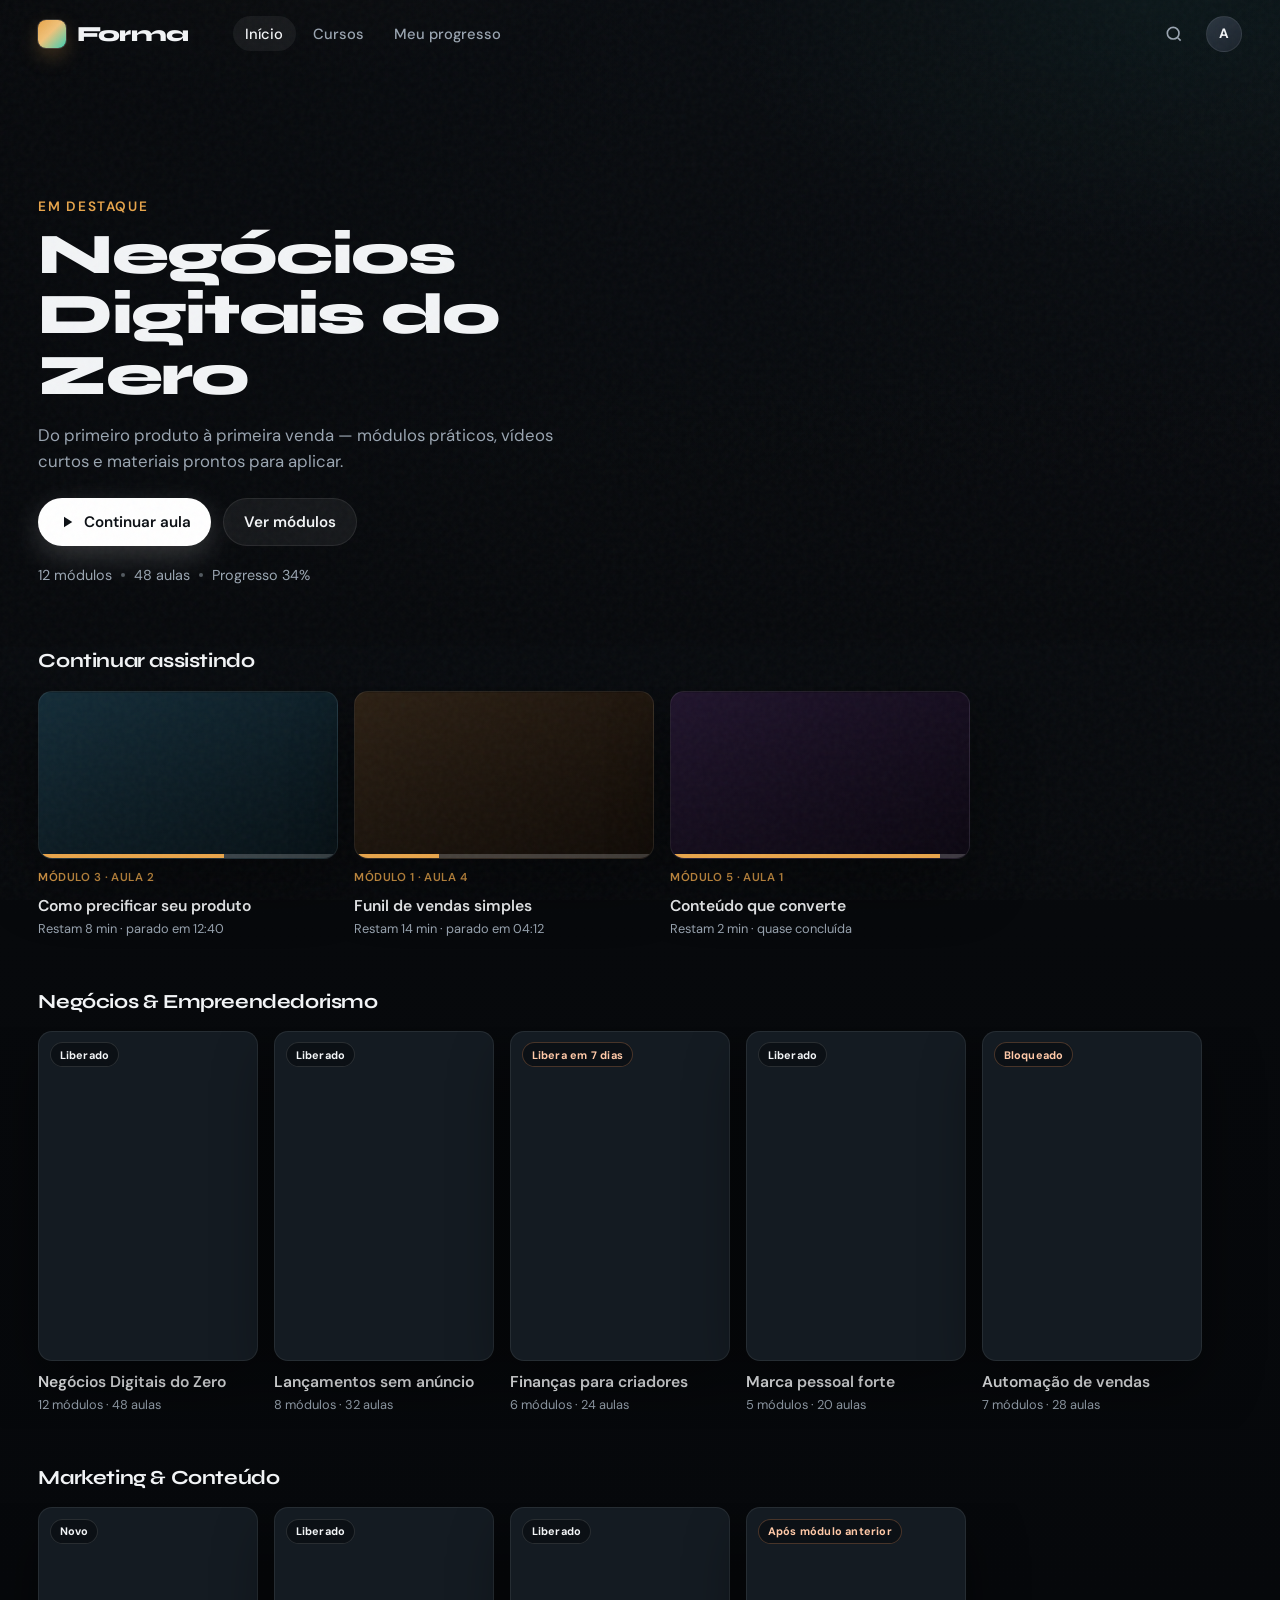
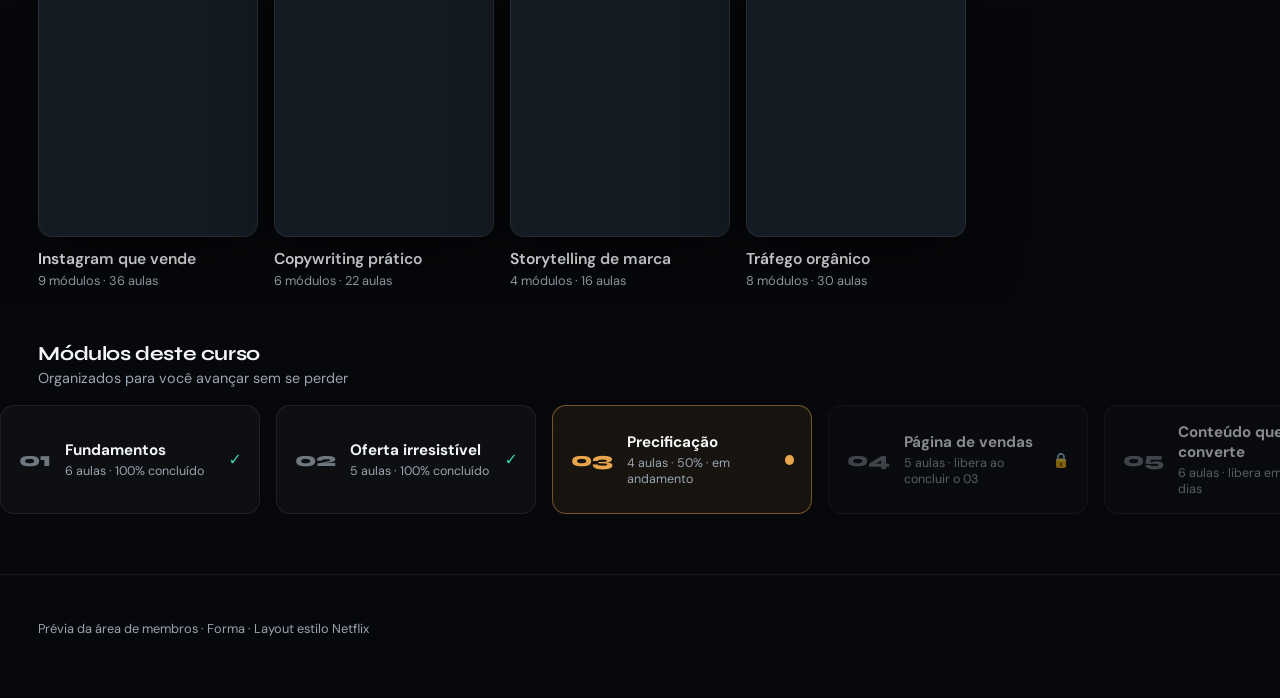
==== index.html @ a5a7d3ac "Initial Netflix-style members area preview for client demo." ====
<!DOCTYPE html>
<html lang="pt-BR">
<head>
  <meta charset="UTF-8" />
  <meta name="viewport" content="width=device-width, initial-scale=1.0" />
  <title>Forma — Área de Membros</title>
  <link rel="preconnect" href="https://fonts.googleapis.com" />
  <link rel="preconnect" href="https://fonts.gstatic.com" crossorigin />
  <link href="https://fonts.googleapis.com/css2?family=DM+Sans:ital,opsz,wght@0,9..40,400;0,9..40,500;0,9..40,600;0,9..40,700;1,9..40,400&family=Syne:wght@600;700;800&display=swap" rel="stylesheet" />
  <link rel="stylesheet" href="css/styles.css" />
</head>
<body>
  <div class="noise" aria-hidden="true"></div>

  <header class="topbar" id="topbar">
    <a class="brand" href="index.html" aria-label="Forma">
      <span class="brand-mark"></span>
      <span class="brand-name">Forma</span>
    </a>
    <nav class="nav" aria-label="Principal">
      <a class="nav-link is-active" href="index.html">Início</a>
      <a class="nav-link" href="#categorias">Cursos</a>
      <a class="nav-link" href="#continuar">Meu progresso</a>
    </nav>
    <div class="topbar-right">
      <button class="icon-btn" type="button" aria-label="Buscar">
        <svg width="20" height="20" viewBox="0 0 24 24" fill="none" stroke="currentColor" stroke-width="2"><circle cx="11" cy="11" r="7"/><path d="M20 20l-3.5-3.5"/></svg>
      </button>
      <div class="avatar" title="Aluno">A</div>
    </div>
  </header>

  <main>
    <section class="hero">
      <div class="hero-bg" style="--hero-img: url('https://images.unsplash.com/photo-1522202176988-66273c2fd55f?auto=format&fit=crop&w=1600&q=80')"></div>
      <div class="hero-fade"></div>
      <div class="hero-content">
        <p class="hero-kicker">Em destaque</p>
        <h1 class="hero-title">Negócios Digitais do Zero</h1>
        <p class="hero-sub">Do primeiro produto à primeira venda — módulos práticos, vídeos curtos e materiais prontos para aplicar.</p>
        <div class="hero-actions">
          <a class="btn btn-primary" href="aula.html">
            <svg width="18" height="18" viewBox="0 0 24 24" fill="currentColor"><path d="M8 5v14l11-7z"/></svg>
            Continuar aula
          </a>
          <a class="btn btn-ghost" href="aula.html">Ver módulos</a>
        </div>
        <div class="hero-meta">
          <span>12 módulos</span>
          <span class="dot"></span>
          <span>48 aulas</span>
          <span class="dot"></span>
          <span>Progresso 34%</span>
        </div>
      </div>
    </section>

    <section class="row-section" id="continuar">
      <div class="row-head">
        <h2>Continuar assistindo</h2>
      </div>
      <div class="rail" data-rail>
        <a class="card card-continue" href="aula.html">
          <div class="card-thumb" style="--cover: linear-gradient(135deg,#1a3a4a,#0d1f28), url('https://images.unsplash.com/photo-1556761175-b413da4baf72?auto=format&fit=crop&w=600&q=80')">
            <div class="progress-bar"><i style="width:62%"></i></div>
            <span class="play-badge" aria-hidden="true">▶</span>
          </div>
          <div class="card-body">
            <p class="card-eyebrow">Módulo 3 · Aula 2</p>
            <h3>Como precificar seu produto</h3>
            <p class="card-meta">Restam 8 min · parado em 12:40</p>
          </div>
        </a>
        <a class="card card-continue" href="aula.html">
          <div class="card-thumb" style="--cover: linear-gradient(135deg,#3a2a1a,#1f150d), url('https://images.unsplash.com/photo-1460925895917-afdab827c52f?auto=format&fit=crop&w=600&q=80')">
            <div class="progress-bar"><i style="width:28%"></i></div>
            <span class="play-badge" aria-hidden="true">▶</span>
          </div>
          <div class="card-body">
            <p class="card-eyebrow">Módulo 1 · Aula 4</p>
            <h3>Funil de vendas simples</h3>
            <p class="card-meta">Restam 14 min · parado em 04:12</p>
          </div>
        </a>
        <a class="card card-continue" href="aula.html">
          <div class="card-thumb" style="--cover: linear-gradient(135deg,#2a1a3a,#150d1f), url('https://images.unsplash.com/photo-1553028826-f4804a6dba3b?auto=format&fit=crop&w=600&q=80')">
            <div class="progress-bar"><i style="width:90%"></i></div>
            <span class="play-badge" aria-hidden="true">▶</span>
          </div>
          <div class="card-body">
            <p class="card-eyebrow">Módulo 5 · Aula 1</p>
            <h3>Conteúdo que converte</h3>
            <p class="card-meta">Restam 2 min · quase concluída</p>
          </div>
        </a>
      </div>
    </section>

    <section class="row-section" id="categorias">
      <div class="row-head">
        <h2>Negócios &amp; Empreendedorismo</h2>
      </div>
      <div class="rail" data-rail>
        <a class="card" href="aula.html">
          <div class="card-cover" style="background-image:url('https://images.unsplash.com/photo-1522202176988-66273c2fd55f?auto=format&fit=crop&w=500&q=80')">
            <span class="badge">Liberado</span>
          </div>
          <h3>Negócios Digitais do Zero</h3>
          <p class="card-meta">12 módulos · 48 aulas</p>
        </a>
        <a class="card" href="aula.html">
          <div class="card-cover" style="background-image:url('https://images.unsplash.com/photo-1556761175-5973dc0f32e7?auto=format&fit=crop&w=500&q=80')">
            <span class="badge">Liberado</span>
          </div>
          <h3>Lançamentos sem anúncio</h3>
          <p class="card-meta">8 módulos · 32 aulas</p>
        </a>
        <a class="card" href="aula.html">
          <div class="card-cover" style="background-image:url('https://images.unsplash.com/photo-1553729459-efe14ef6055d?auto=format&fit=crop&w=500&q=80')">
            <span class="badge badge-lock">Libera em 7 dias</span>
          </div>
          <h3>Finanças para criadores</h3>
          <p class="card-meta">6 módulos · 24 aulas</p>
        </a>
        <a class="card" href="aula.html">
          <div class="card-cover" style="background-image:url('https://images.unsplash.com/photo-1432888498266-38ffec3eaf0a?auto=format&fit=crop&w=500&q=80')">
            <span class="badge">Liberado</span>
          </div>
          <h3>Marca pessoal forte</h3>
          <p class="card-meta">5 módulos · 20 aulas</p>
        </a>
        <a class="card" href="aula.html">
          <div class="card-cover" style="background-image:url('https://images.unsplash.com/photo-1516321318423-f06f85e504b3?auto=format&fit=crop&w=500&q=80')">
            <span class="badge badge-lock">Bloqueado</span>
          </div>
          <h3>Automação de vendas</h3>
          <p class="card-meta">7 módulos · 28 aulas</p>
        </a>
      </div>
    </section>

    <section class="row-section">
      <div class="row-head">
        <h2>Marketing &amp; Conteúdo</h2>
      </div>
      <div class="rail" data-rail>
        <a class="card" href="aula.html">
          <div class="card-cover" style="background-image:url('https://images.unsplash.com/photo-1611224923853-80b023f02d71?auto=format&fit=crop&w=500&q=80')">
            <span class="badge">Novo</span>
          </div>
          <h3>Instagram que vende</h3>
          <p class="card-meta">9 módulos · 36 aulas</p>
        </a>
        <a class="card" href="aula.html">
          <div class="card-cover" style="background-image:url('https://images.unsplash.com/photo-1563986768609-322da13575f3?auto=format&fit=crop&w=500&q=80')">
            <span class="badge">Liberado</span>
          </div>
          <h3>Copywriting prático</h3>
          <p class="card-meta">6 módulos · 22 aulas</p>
        </a>
        <a class="card" href="aula.html">
          <div class="card-cover" style="background-image:url('https://images.unsplash.com/photo-1499750310107-5fef28a66643?auto=format&fit=crop&w=500&q=80')">
            <span class="badge">Liberado</span>
          </div>
          <h3>Storytelling de marca</h3>
          <p class="card-meta">4 módulos · 16 aulas</p>
        </a>
        <a class="card" href="aula.html">
          <div class="card-cover" style="background-image:url('https://images.unsplash.com/photo-1533750349088-cd871a92f312?auto=format&fit=crop&w=500&q=80')">
            <span class="badge badge-lock">Após módulo anterior</span>
          </div>
          <h3>Tráfego orgânico</h3>
          <p class="card-meta">8 módulos · 30 aulas</p>
        </a>
      </div>
    </section>

    <section class="row-section">
      <div class="row-head">
        <h2>Módulos deste curso</h2>
        <p class="row-sub">Organizados para você avançar sem se perder</p>
      </div>
      <div class="rail rail-modules" data-rail>
        <a class="module-card" href="aula.html">
          <span class="module-num">01</span>
          <div>
            <h3>Fundamentos</h3>
            <p>6 aulas · 100% concluído</p>
          </div>
          <span class="module-check">✓</span>
        </a>
        <a class="module-card" href="aula.html">
          <span class="module-num">02</span>
          <div>
            <h3>Oferta irresistível</h3>
            <p>5 aulas · 100% concluído</p>
          </div>
          <span class="module-check">✓</span>
        </a>
        <a class="module-card is-current" href="aula.html">
          <span class="module-num">03</span>
          <div>
            <h3>Precificação</h3>
            <p>4 aulas · 50% · em andamento</p>
          </div>
          <span class="module-pulse"></span>
        </a>
        <a class="module-card is-locked" href="aula.html" aria-disabled="true">
          <span class="module-num">04</span>
          <div>
            <h3>Página de vendas</h3>
            <p>5 aulas · libera ao concluir o 03</p>
          </div>
          <span class="module-lock">🔒</span>
        </a>
        <a class="module-card is-locked" href="aula.html" aria-disabled="true">
          <span class="module-num">05</span>
          <div>
            <h3>Conteúdo que converte</h3>
            <p>6 aulas · libera em 14 dias</p>
          </div>
          <span class="module-lock">🔒</span>
        </a>
      </div>
    </section>
  </main>

  <footer class="site-footer">
    <p>Prévia da área de membros · Forma · Layout estilo Netflix</p>
  </footer>

  <script src="js/app.js"></script>
</body>
</html>
---- css/styles.css ----
:root {
  --bg: #07090c;
  --bg-elev: #0e1318;
  --bg-soft: #141b22;
  --line: rgba(255, 255, 255, 0.08);
  --text: #f2f4f6;
  --muted: #9aa5b1;
  --accent: #e8a54b;
  --accent-2: #3ecfb2;
  --danger: #ff6b6b;
  --radius: 14px;
  --shadow: 0 24px 60px rgba(0, 0, 0, 0.45);
  --font: "DM Sans", system-ui, sans-serif;
  --display: "Syne", "DM Sans", sans-serif;
  --top: 68px;
}

*,
*::before,
*::after {
  box-sizing: border-box;
}

html {
  scroll-behavior: smooth;
}

body {
  margin: 0;
  min-height: 100vh;
  font-family: var(--font);
  color: var(--text);
  background:
    radial-gradient(1200px 600px at 10% -10%, rgba(232, 165, 75, 0.12), transparent 55%),
    radial-gradient(900px 500px at 90% 0%, rgba(62, 207, 178, 0.08), transparent 50%),
    linear-gradient(180deg, #0a0e13 0%, var(--bg) 40%, #05070a 100%);
  overflow-x: hidden;
}

a {
  color: inherit;
  text-decoration: none;
}

img {
  max-width: 100%;
  display: block;
}

button {
  font: inherit;
  cursor: pointer;
  border: 0;
  background: none;
  color: inherit;
}

.noise {
  pointer-events: none;
  position: fixed;
  inset: 0;
  z-index: 50;
  opacity: 0.035;
  background-image: url("data:image/svg+xml,%3Csvg viewBox='0 0 200 200' xmlns='http://www.w3.org/2000/svg'%3E%3Cfilter id='n'%3E%3CfeTurbulence type='fractalNoise' baseFrequency='0.85' numOctaves='4' stitchTiles='stitch'/%3E%3C/filter%3E%3Crect width='100%25' height='100%25' filter='url(%23n)'/%3E%3C/svg%3E");
}

/* Topbar */
.topbar {
  position: sticky;
  top: 0;
  z-index: 40;
  height: var(--top);
  display: flex;
  align-items: center;
  gap: 1.25rem;
  padding: 0 clamp(1rem, 3vw, 2.5rem);
  transition: background 0.25s ease, backdrop-filter 0.25s ease, border-color 0.25s ease;
  border-bottom: 1px solid transparent;
}

.topbar.is-scrolled,
.topbar-solid {
  background: rgba(7, 9, 12, 0.85);
  backdrop-filter: blur(16px);
  border-bottom-color: var(--line);
}

.brand {
  display: inline-flex;
  align-items: center;
  gap: 0.65rem;
  flex-shrink: 0;
}

.brand-mark {
  width: 28px;
  height: 28px;
  border-radius: 8px;
  background:
    linear-gradient(135deg, var(--accent) 0%, #f0c27a 45%, var(--accent-2) 100%);
  box-shadow: 0 0 0 1px rgba(255, 255, 255, 0.15), 0 8px 20px rgba(232, 165, 75, 0.25);
  animation: markIn 0.8s ease both;
}

.brand-name {
  font-family: var(--display);
  font-weight: 800;
  font-size: 1.35rem;
  letter-spacing: -0.03em;
}

.nav {
  display: flex;
  gap: 0.25rem;
  margin-left: 0.5rem;
}

.nav-link {
  padding: 0.45rem 0.8rem;
  border-radius: 999px;
  color: var(--muted);
  font-size: 0.92rem;
  font-weight: 500;
  transition: color 0.2s, background 0.2s;
}

.nav-link:hover,
.nav-link.is-active {
  color: var(--text);
}

.nav-link.is-active {
  background: rgba(255, 255, 255, 0.06);
}

.topbar-right {
  margin-left: auto;
  display: flex;
  align-items: center;
  gap: 0.75rem;
}

.icon-btn {
  width: 40px;
  height: 40px;
  border-radius: 50%;
  display: grid;
  place-items: center;
  color: var(--muted);
  transition: background 0.2s, color 0.2s;
}

.icon-btn:hover {
  background: rgba(255, 255, 255, 0.06);
  color: var(--text);
}

.avatar {
  width: 36px;
  height: 36px;
  border-radius: 50%;
  display: grid;
  place-items: center;
  font-weight: 700;
  font-size: 0.85rem;
  background: linear-gradient(145deg, #2a3540, #1a222b);
  border: 1px solid var(--line);
}

.progress-chip {
  display: none;
  align-items: center;
  gap: 0.55rem;
  padding: 0.35rem 0.7rem;
  border-radius: 999px;
  background: rgba(255, 255, 255, 0.05);
  border: 1px solid var(--line);
  font-size: 0.78rem;
  color: var(--muted);
}

.mini-bar {
  width: 56px;
  height: 4px;
  border-radius: 99px;
  background: rgba(255, 255, 255, 0.1);
  overflow: hidden;
}

.mini-bar i {
  display: block;
  height: 100%;
  background: linear-gradient(90deg, var(--accent), var(--accent-2));
  border-radius: inherit;
}

/* Hero */
.hero {
  position: relative;
  min-height: min(78vh, 640px);
  display: flex;
  align-items: flex-end;
  padding: 0 clamp(1rem, 3vw, 2.5rem) 3.5rem;
  margin-top: calc(var(--top) * -1);
  padding-top: calc(var(--top) + 4rem);
}

.hero-bg {
  position: absolute;
  inset: 0;
  background:
    linear-gradient(90deg, rgba(7, 9, 12, 0.95) 0%, rgba(7, 9, 12, 0.55) 45%, rgba(7, 9, 12, 0.25) 100%),
    var(--hero-img) center/cover no-repeat;
  transform: scale(1.02);
  animation: heroZoom 12s ease-in-out alternate infinite;
}

.hero-fade {
  position: absolute;
  inset: auto 0 0;
  height: 45%;
  background: linear-gradient(to top, var(--bg), transparent);
}

.hero-content {
  position: relative;
  z-index: 1;
  max-width: 640px;
  animation: rise 0.9s ease both;
}

.hero-kicker {
  margin: 0 0 0.6rem;
  color: var(--accent);
  font-weight: 600;
  font-size: 0.85rem;
  letter-spacing: 0.12em;
  text-transform: uppercase;
}

.hero-title {
  margin: 0;
  font-family: var(--display);
  font-weight: 800;
  font-size: clamp(2.2rem, 5vw, 3.6rem);
  line-height: 1.05;
  letter-spacing: -0.03em;
}

.hero-sub {
  margin: 1rem 0 0;
  color: var(--muted);
  font-size: 1.05rem;
  line-height: 1.55;
  max-width: 34rem;
}

.hero-actions {
  display: flex;
  flex-wrap: wrap;
  gap: 0.75rem;
  margin-top: 1.5rem;
}

.hero-meta {
  display: flex;
  flex-wrap: wrap;
  align-items: center;
  gap: 0.55rem;
  margin-top: 1.25rem;
  color: var(--muted);
  font-size: 0.9rem;
}

.dot {
  width: 4px;
  height: 4px;
  border-radius: 50%;
  background: var(--muted);
  opacity: 0.5;
}

/* Buttons */
.btn {
  display: inline-flex;
  align-items: center;
  justify-content: center;
  gap: 0.5rem;
  padding: 0.8rem 1.25rem;
  border-radius: 999px;
  font-weight: 600;
  font-size: 0.95rem;
  transition: transform 0.2s, background 0.2s, border-color 0.2s, box-shadow 0.2s;
}

.btn:hover {
  transform: translateY(-1px);
}

.btn:active {
  transform: translateY(0);
}

.btn-primary {
  background: #ffffff;
  color: #0b0f14;
  box-shadow: 0 10px 30px rgba(255, 255, 255, 0.18);
}

.btn-primary:hover {
  background: #fff;
  box-shadow: 0 12px 36px rgba(255, 255, 255, 0.28);
}

.btn-primary.is-done {
  background: rgba(62, 207, 178, 0.18);
  color: var(--accent-2);
  box-shadow: none;
  border: 1px solid rgba(62, 207, 178, 0.35);
}

.btn-ghost {
  background: rgba(255, 255, 255, 0.06);
  border: 1px solid var(--line);
  color: var(--text);
}

.btn-ghost:hover {
  background: rgba(255, 255, 255, 0.1);
}

/* Rows */
.row-section {
  padding: 0.5rem 0 1.75rem;
  animation: rise 0.8s ease both;
  animation-delay: 0.15s;
}

.row-head {
  display: flex;
  flex-direction: column;
  gap: 0.2rem;
  padding: 0 clamp(1rem, 3vw, 2.5rem) 0.85rem;
}

.row-head h2 {
  margin: 0;
  font-family: var(--display);
  font-size: 1.25rem;
  font-weight: 700;
  letter-spacing: -0.02em;
}

.row-sub {
  margin: 0;
  color: var(--muted);
  font-size: 0.9rem;
}

.rail {
  display: flex;
  gap: 1rem;
  overflow-x: auto;
  padding: 0.25rem clamp(1rem, 3vw, 2.5rem) 1rem;
  scroll-snap-type: x mandatory;
  -webkit-overflow-scrolling: touch;
  scrollbar-width: none;
}

.rail::-webkit-scrollbar {
  display: none;
}

.card {
  flex: 0 0 auto;
  width: min(220px, 70vw);
  scroll-snap-align: start;
  transition: transform 0.25s ease;
}

.card:hover {
  transform: translateY(-4px);
}

.card-cover {
  position: relative;
  aspect-ratio: 2 / 3;
  border-radius: var(--radius);
  background: var(--bg-soft) center/cover no-repeat;
  border: 1px solid var(--line);
  overflow: hidden;
  box-shadow: var(--shadow);
}

.card-cover::after {
  content: "";
  position: absolute;
  inset: 0;
  background: linear-gradient(to top, rgba(0, 0, 0, 0.55), transparent 45%);
  opacity: 0;
  transition: opacity 0.25s;
}

.card:hover .card-cover::after {
  opacity: 1;
}

.card h3 {
  margin: 0.7rem 0 0.2rem;
  font-size: 0.98rem;
  font-weight: 600;
  line-height: 1.3;
}

.card-meta {
  margin: 0;
  color: var(--muted);
  font-size: 0.8rem;
}

.badge {
  position: absolute;
  top: 0.65rem;
  left: 0.65rem;
  z-index: 1;
  padding: 0.28rem 0.55rem;
  border-radius: 999px;
  font-size: 0.68rem;
  font-weight: 700;
  letter-spacing: 0.02em;
  background: rgba(10, 14, 18, 0.75);
  border: 1px solid rgba(255, 255, 255, 0.12);
  backdrop-filter: blur(8px);
}

.badge-lock {
  color: #ffc9a8;
  border-color: rgba(255, 160, 100, 0.25);
}

/* Continue watching */
.card-continue {
  width: min(300px, 82vw);
}

.card-thumb {
  position: relative;
  aspect-ratio: 16 / 9;
  border-radius: var(--radius);
  overflow: hidden;
  border: 1px solid var(--line);
  background:
    linear-gradient(rgba(0, 0, 0, 0.25), rgba(0, 0, 0, 0.45)),
    var(--cover);
  background-size: cover;
  background-position: center;
  box-shadow: var(--shadow);
}

.progress-bar {
  position: absolute;
  left: 0;
  right: 0;
  bottom: 0;
  height: 4px;
  background: rgba(255, 255, 255, 0.2);
}

.progress-bar i {
  display: block;
  height: 100%;
  background: var(--accent);
}

.play-badge {
  position: absolute;
  inset: 0;
  display: grid;
  place-items: center;
  font-size: 1.1rem;
  opacity: 0;
  transition: opacity 0.2s;
  background: rgba(0, 0, 0, 0.25);
}

.card-continue:hover .play-badge {
  opacity: 1;
}

.card-body {
  padding-top: 0.65rem;
}

.card-eyebrow {
  margin: 0;
  color: var(--accent);
  font-size: 0.72rem;
  font-weight: 600;
  letter-spacing: 0.04em;
  text-transform: uppercase;
}

/* Modules */
.module-card {
  flex: 0 0 auto;
  width: min(260px, 78vw);
  scroll-snap-align: start;
  display: flex;
  align-items: center;
  gap: 0.85rem;
  padding: 1rem 1.1rem;
  border-radius: var(--radius);
  background: rgba(255, 255, 255, 0.03);
  border: 1px solid var(--line);
  transition: border-color 0.2s, background 0.2s, transform 0.2s;
}

.module-card:hover {
  transform: translateY(-3px);
  background: rgba(255, 255, 255, 0.05);
}

.module-card h3 {
  margin: 0 0 0.2rem;
  font-size: 0.95rem;
}

.module-card p {
  margin: 0;
  color: var(--muted);
  font-size: 0.78rem;
}

.module-num {
  font-family: var(--display);
  font-weight: 800;
  font-size: 1.25rem;
  color: var(--muted);
  opacity: 0.7;
}

.module-card.is-current {
  border-color: rgba(232, 165, 75, 0.45);
  background: rgba(232, 165, 75, 0.08);
}

.module-card.is-current .module-num {
  color: var(--accent);
  opacity: 1;
}

.module-card.is-locked {
  opacity: 0.55;
}

.module-check {
  margin-left: auto;
  color: var(--accent-2);
  font-weight: 700;
}

.module-lock {
  margin-left: auto;
  font-size: 0.9rem;
}

.module-pulse {
  margin-left: auto;
  width: 10px;
  height: 10px;
  border-radius: 50%;
  background: var(--accent);
  box-shadow: 0 0 0 0 rgba(232, 165, 75, 0.5);
  animation: pulse 1.8s ease infinite;
}

.site-footer {
  padding: 2rem clamp(1rem, 3vw, 2.5rem) 3rem;
  color: var(--muted);
  font-size: 0.8rem;
  border-top: 1px solid var(--line);
  margin-top: 1rem;
}

/* Lesson page */
.page-lesson {
  background:
    radial-gradient(800px 400px at 80% -5%, rgba(62, 207, 178, 0.07), transparent 50%),
    linear-gradient(180deg, #0a0e13, var(--bg));
}

.lesson-layout {
  display: grid;
  grid-template-columns: 1fr;
  gap: 1.5rem;
  padding: 1rem clamp(1rem, 3vw, 2.5rem) 3rem;
  max-width: 1180px;
  margin: 0 auto;
}

.player {
  position: relative;
  aspect-ratio: 16 / 9;
  border-radius: 18px;
  overflow: hidden;
  background: #000;
  border: 1px solid var(--line);
  box-shadow: var(--shadow);
  animation: rise 0.7s ease both;
}

.player-poster {
  position: absolute;
  inset: 0;
  background: center/cover no-repeat;
  filter: brightness(0.55);
  transition: filter 0.3s;
}

.player.is-playing .player-poster {
  filter: brightness(0.35);
}

.player-play {
  position: absolute;
  inset: 0;
  margin: auto;
  width: 72px;
  height: 72px;
  border-radius: 50%;
  display: grid;
  place-items: center;
  background: rgba(255, 255, 255, 0.92);
  color: #0b0f14;
  box-shadow: 0 12px 40px rgba(0, 0, 0, 0.35);
  transition: transform 0.2s, background 0.2s;
  z-index: 2;
}

.player-play:hover {
  transform: scale(1.05);
}

.player.is-playing .player-play {
  opacity: 0;
  pointer-events: none;
}

.player-overlay {
  position: absolute;
  inset: 0;
  display: grid;
  place-items: center;
  text-align: center;
  z-index: 1;
  padding: 1rem;
  color: rgba(255, 255, 255, 0.85);
  background: rgba(0, 0, 0, 0.35);
}

.player-overlay[hidden] {
  display: none !important;
}

.player-overlay small {
  color: var(--muted);
}

.player-controls {
  position: absolute;
  left: 0;
  right: 0;
  bottom: 0;
  padding: 1rem 1.1rem 0.9rem;
  background: linear-gradient(to top, rgba(0, 0, 0, 0.85), transparent);
  z-index: 3;
}

.scrub {
  position: relative;
  height: 5px;
  border-radius: 99px;
  background: rgba(255, 255, 255, 0.22);
  cursor: pointer;
  margin-bottom: 0.55rem;
}

.scrub i {
  display: block;
  height: 100%;
  border-radius: inherit;
  background: linear-gradient(90deg, var(--accent), #f0c27a);
}

.scrub b {
  position: absolute;
  top: 50%;
  width: 12px;
  height: 12px;
  margin-left: -6px;
  border-radius: 50%;
  background: #fff;
  transform: translateY(-50%);
  box-shadow: 0 2px 8px rgba(0, 0, 0, 0.4);
}

.player-row {
  display: flex;
  justify-content: space-between;
  gap: 1rem;
  font-size: 0.78rem;
  color: rgba(255, 255, 255, 0.8);
}

.player-hint {
  color: rgba(255, 255, 255, 0.5);
  display: none;
}

.lesson-info {
  padding-top: 0.35rem;
  animation: rise 0.8s ease both;
  animation-delay: 0.1s;
}

.lesson-path {
  margin: 0 0 0.4rem;
  color: var(--accent);
  font-size: 0.8rem;
  font-weight: 600;
  letter-spacing: 0.03em;
}

.lesson-info h1 {
  margin: 0;
  font-family: var(--display);
  font-size: clamp(1.45rem, 3vw, 2rem);
  letter-spacing: -0.02em;
  line-height: 1.15;
}

.lesson-desc {
  margin: 0.75rem 0 0;
  color: var(--muted);
  line-height: 1.55;
  max-width: 52rem;
}

.lesson-actions {
  display: flex;
  flex-wrap: wrap;
  gap: 0.7rem;
  margin-top: 1.25rem;
}

.materials {
  margin-top: 1.75rem;
  padding-top: 1.25rem;
  border-top: 1px solid var(--line);
}

.materials h2 {
  margin: 0 0 0.85rem;
  font-size: 1rem;
  font-family: var(--display);
}

.materials ul {
  list-style: none;
  margin: 0;
  padding: 0;
  display: grid;
  gap: 0.55rem;
}

.materials a {
  display: flex;
  align-items: center;
  gap: 0.75rem;
  padding: 0.8rem 0.95rem;
  border-radius: 12px;
  background: rgba(255, 255, 255, 0.03);
  border: 1px solid var(--line);
  transition: background 0.2s, border-color 0.2s;
}

.materials a:hover {
  background: rgba(255, 255, 255, 0.06);
  border-color: rgba(255, 255, 255, 0.14);
}

.file-ico {
  font-size: 0.68rem;
  font-weight: 800;
  letter-spacing: 0.04em;
  padding: 0.35rem 0.45rem;
  border-radius: 6px;
  background: rgba(232, 165, 75, 0.15);
  color: var(--accent);
}

.dl {
  margin-left: auto;
  color: var(--muted);
  font-size: 0.8rem;
}

.lesson-side {
  background: rgba(255, 255, 255, 0.025);
  border: 1px solid var(--line);
  border-radius: 18px;
  padding: 1.1rem;
  height: fit-content;
  animation: rise 0.8s ease both;
  animation-delay: 0.18s;
}

.side-head h2 {
  margin: 0;
  font-family: var(--display);
  font-size: 1.05rem;
}

.side-head p {
  margin: 0.35rem 0 0.75rem;
  color: var(--muted);
  font-size: 0.82rem;
}

.side-progress {
  height: 5px;
  border-radius: 99px;
  background: rgba(255, 255, 255, 0.08);
  overflow: hidden;
  margin-bottom: 1rem;
}

.side-progress i {
  display: block;
  height: 100%;
  background: linear-gradient(90deg, var(--accent), var(--accent-2));
}

.lesson-list {
  list-style: none;
  margin: 0;
  padding: 0;
  display: grid;
  gap: 0.35rem;
}

.lesson-item a {
  display: flex;
  gap: 0.7rem;
  align-items: flex-start;
  padding: 0.75rem;
  border-radius: 12px;
  border: 1px solid transparent;
  transition: background 0.2s, border-color 0.2s;
}

.lesson-item a:hover {
  background: rgba(255, 255, 255, 0.04);
}

.lesson-item.is-active a {
  background: rgba(232, 165, 75, 0.1);
  border-color: rgba(232, 165, 75, 0.3);
}

.lesson-item.is-done .li-status {
  color: var(--accent-2);
}

.lesson-item.is-locked {
  opacity: 0.5;
}

.li-status {
  width: 28px;
  height: 28px;
  border-radius: 50%;
  display: grid;
  place-items: center;
  flex-shrink: 0;
  font-size: 0.75rem;
  font-weight: 700;
  background: rgba(255, 255, 255, 0.06);
  border: 1px solid var(--line);
}

.lesson-item.is-active .li-status {
  background: var(--accent);
  color: #1a1208;
  border-color: transparent;
}

.li-body {
  display: grid;
  gap: 0.15rem;
  min-width: 0;
}

.li-body strong {
  font-size: 0.9rem;
  font-weight: 600;
  line-height: 1.3;
}

.li-body small {
  color: var(--muted);
  font-size: 0.75rem;
}

.side-modules {
  margin-top: 1.25rem;
  padding-top: 1rem;
  border-top: 1px solid var(--line);
}

.side-modules h3 {
  margin: 0 0 0.65rem;
  font-size: 0.8rem;
  color: var(--muted);
  text-transform: uppercase;
  letter-spacing: 0.06em;
}

.side-mod {
  display: flex;
  align-items: center;
  gap: 0.65rem;
  padding: 0.55rem 0.35rem;
  font-size: 0.88rem;
  color: var(--muted);
}

.side-mod span {
  font-family: var(--display);
  font-weight: 700;
  font-size: 0.8rem;
  opacity: 0.7;
}

.side-mod.done {
  color: var(--text);
}

.side-mod.current {
  color: var(--accent);
}

.side-mod.locked {
  opacity: 0.45;
}

.toast {
  position: fixed;
  left: 50%;
  bottom: 1.5rem;
  transform: translateX(-50%) translateY(20px);
  z-index: 60;
  padding: 0.85rem 1.2rem;
  border-radius: 999px;
  background: #152018;
  border: 1px solid rgba(62, 207, 178, 0.35);
  color: var(--accent-2);
  font-size: 0.88rem;
  font-weight: 600;
  box-shadow: var(--shadow);
  opacity: 0;
  transition: opacity 0.25s, transform 0.25s;
}

.toast.is-on {
  opacity: 1;
  transform: translateX(-50%) translateY(0);
}

@keyframes rise {
  from {
    opacity: 0;
    transform: translateY(18px);
  }
  to {
    opacity: 1;
    transform: translateY(0);
  }
}

@keyframes heroZoom {
  from {
    transform: scale(1.02);
  }
  to {
    transform: scale(1.08);
  }
}

@keyframes markIn {
  from {
    opacity: 0;
    transform: scale(0.7) rotate(-12deg);
  }
  to {
    opacity: 1;
    transform: scale(1) rotate(0);
  }
}

@keyframes pulse {
  0% {
    box-shadow: 0 0 0 0 rgba(232, 165, 75, 0.55);
  }
  70% {
    box-shadow: 0 0 0 12px rgba(232, 165, 75, 0);
  }
  100% {
    box-shadow: 0 0 0 0 rgba(232, 165, 75, 0);
  }
}

@media (min-width: 768px) {
  .progress-chip {
    display: inline-flex;
  }

  .player-hint {
    display: inline;
  }

  .nav {
    margin-left: 1.5rem;
  }
}

@media (min-width: 900px) {
  .lesson-layout {
    grid-template-columns: minmax(0, 1fr) 320px;
    align-items: start;
  }

  .lesson-side {
    position: sticky;
    top: calc(var(--top) + 1rem);
    max-height: calc(100vh - var(--top) - 2rem);
    overflow: auto;
  }
}

@media (max-width: 640px) {
  .nav {
    display: none;
  }

  .hero {
    min-height: 70vh;
    padding-bottom: 2.5rem;
  }

  .hero-actions .btn {
    width: 100%;
  }
}
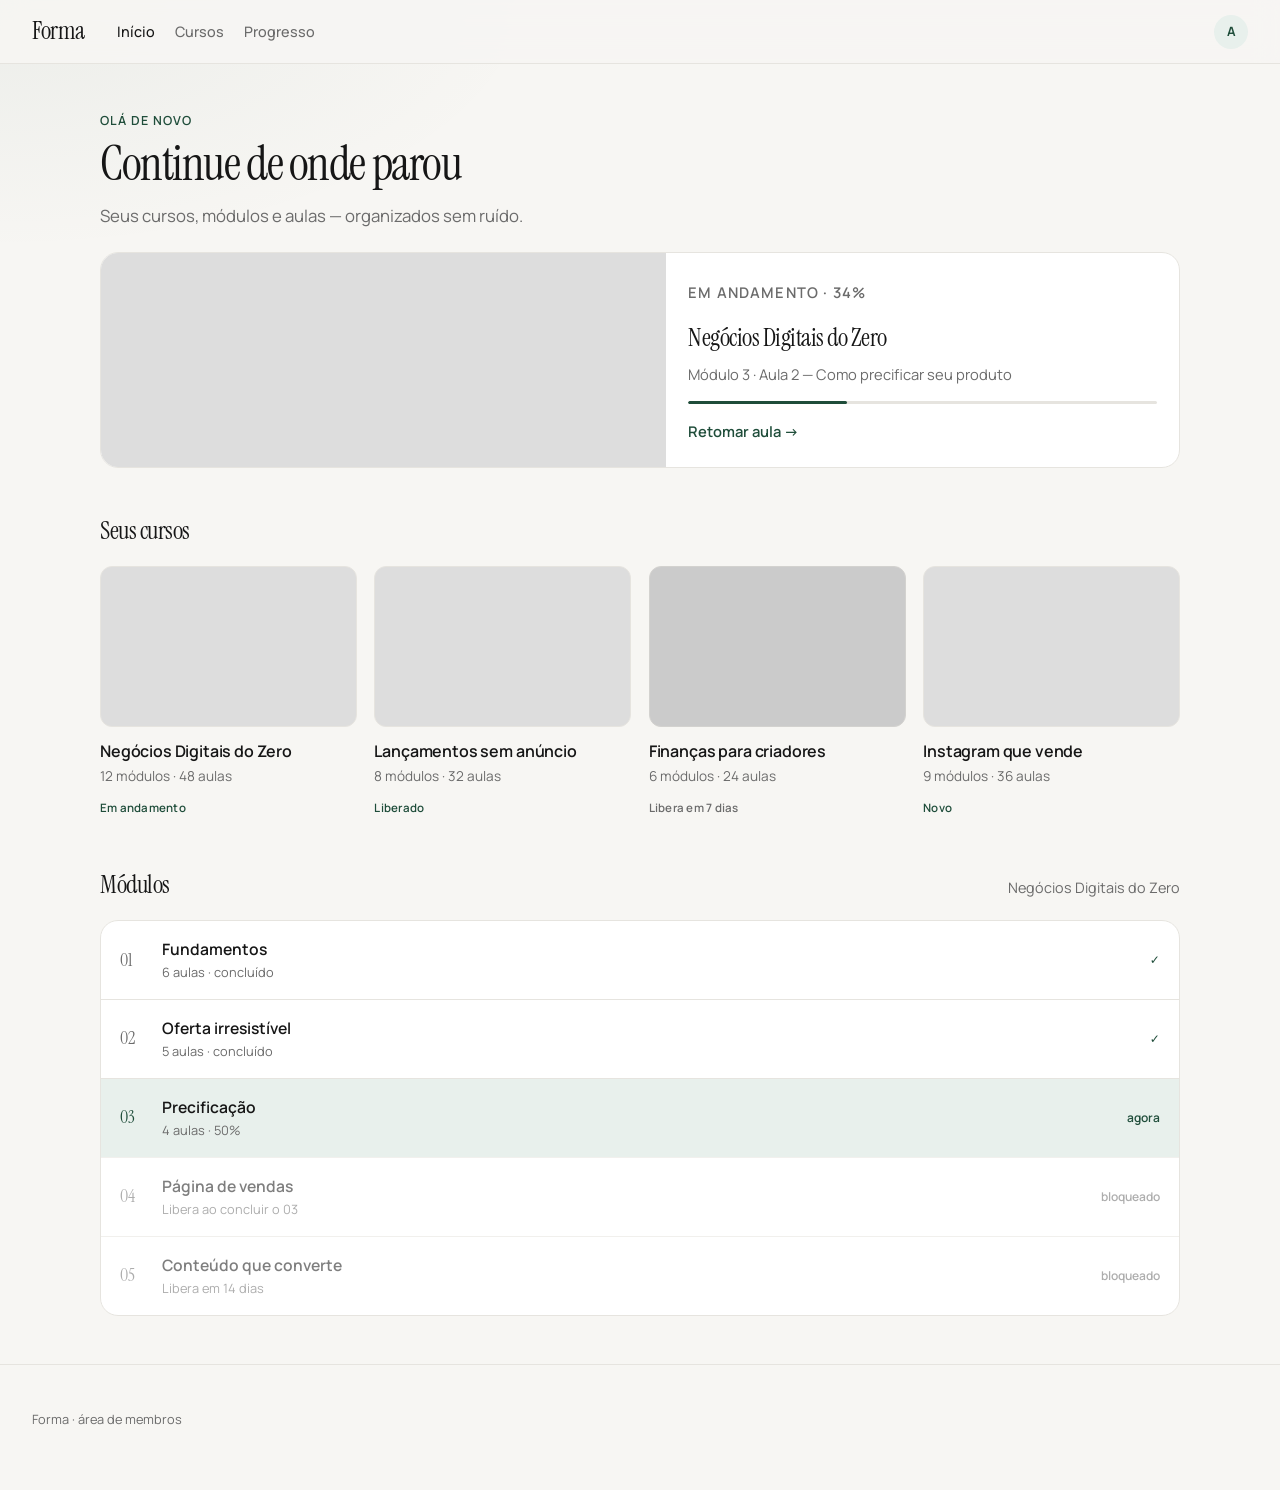
==== commit 4ea3cf11: "Shift members area preview to a cleaner minimalist layout." ====
--- a/index.html
+++ b/index.html
@@ -6,229 +6,134 @@
   <title>Forma — Área de Membros</title>
   <link rel="preconnect" href="https://fonts.googleapis.com" />
   <link rel="preconnect" href="https://fonts.gstatic.com" crossorigin />
-  <link href="https://fonts.googleapis.com/css2?family=DM+Sans:ital,opsz,wght@0,9..40,400;0,9..40,500;0,9..40,600;0,9..40,700;1,9..40,400&family=Syne:wght@600;700;800&display=swap" rel="stylesheet" />
+  <link href="https://fonts.googleapis.com/css2?family=Instrument+Serif:ital@0;1&family=Manrope:wght@400;500;600;700&display=swap" rel="stylesheet" />
   <link rel="stylesheet" href="css/styles.css" />
 </head>
 <body>
-  <div class="noise" aria-hidden="true"></div>
-
-  <header class="topbar" id="topbar">
-    <a class="brand" href="index.html" aria-label="Forma">
-      <span class="brand-mark"></span>
-      <span class="brand-name">Forma</span>
-    </a>
+  <header class="topbar">
+    <a class="brand" href="index.html">Forma</a>
     <nav class="nav" aria-label="Principal">
       <a class="nav-link is-active" href="index.html">Início</a>
-      <a class="nav-link" href="#categorias">Cursos</a>
-      <a class="nav-link" href="#continuar">Meu progresso</a>
+      <a class="nav-link" href="#cursos">Cursos</a>
+      <a class="nav-link" href="#continuar">Progresso</a>
     </nav>
-    <div class="topbar-right">
-      <button class="icon-btn" type="button" aria-label="Buscar">
-        <svg width="20" height="20" viewBox="0 0 24 24" fill="none" stroke="currentColor" stroke-width="2"><circle cx="11" cy="11" r="7"/><path d="M20 20l-3.5-3.5"/></svg>
-      </button>
-      <div class="avatar" title="Aluno">A</div>
-    </div>
+    <div class="avatar" title="Aluno">A</div>
   </header>
 
-  <main>
-    <section class="hero">
-      <div class="hero-bg" style="--hero-img: url('https://images.unsplash.com/photo-1522202176988-66273c2fd55f?auto=format&fit=crop&w=1600&q=80')"></div>
-      <div class="hero-fade"></div>
-      <div class="hero-content">
-        <p class="hero-kicker">Em destaque</p>
-        <h1 class="hero-title">Negócios Digitais do Zero</h1>
-        <p class="hero-sub">Do primeiro produto à primeira venda — módulos práticos, vídeos curtos e materiais prontos para aplicar.</p>
-        <div class="hero-actions">
-          <a class="btn btn-primary" href="aula.html">
-            <svg width="18" height="18" viewBox="0 0 24 24" fill="currentColor"><path d="M8 5v14l11-7z"/></svg>
-            Continuar aula
-          </a>
-          <a class="btn btn-ghost" href="aula.html">Ver módulos</a>
-        </div>
-        <div class="hero-meta">
-          <span>12 módulos</span>
-          <span class="dot"></span>
-          <span>48 aulas</span>
-          <span class="dot"></span>
-          <span>Progresso 34%</span>
-        </div>
-      </div>
+  <main class="wrap">
+    <section class="welcome">
+      <p class="eyebrow">Olá de novo</p>
+      <h1>Continue de onde parou</h1>
+      <p class="lede">Seus cursos, módulos e aulas — organizados sem ruído.</p>
     </section>
 
-    <section class="row-section" id="continuar">
-      <div class="row-head">
-        <h2>Continuar assistindo</h2>
+    <section class="continue" id="continuar">
+      <a class="continue-card" href="aula.html">
+        <div class="continue-media" style="background-image:url('https://images.unsplash.com/photo-1556761175-b413da4baf72?auto=format&fit=crop&w=900&q=80')"></div>
+        <div class="continue-body">
+          <p class="eyebrow">Em andamento · 34%</p>
+          <h2>Negócios Digitais do Zero</h2>
+          <p>Módulo 3 · Aula 2 — Como precificar seu produto</p>
+          <div class="bar"><i style="width:34%"></i></div>
+          <span class="linkish">Retomar aula →</span>
+        </div>
+      </a>
+    </section>
+
+    <section class="block" id="cursos">
+      <div class="block-head">
+        <h2>Seus cursos</h2>
       </div>
-      <div class="rail" data-rail>
-        <a class="card card-continue" href="aula.html">
-          <div class="card-thumb" style="--cover: linear-gradient(135deg,#1a3a4a,#0d1f28), url('https://images.unsplash.com/photo-1556761175-b413da4baf72?auto=format&fit=crop&w=600&q=80')">
-            <div class="progress-bar"><i style="width:62%"></i></div>
-            <span class="play-badge" aria-hidden="true">▶</span>
-          </div>
-          <div class="card-body">
-            <p class="card-eyebrow">Módulo 3 · Aula 2</p>
-            <h3>Como precificar seu produto</h3>
-            <p class="card-meta">Restam 8 min · parado em 12:40</p>
-          </div>
+      <div class="grid">
+        <a class="course" href="aula.html">
+          <div class="course-cover" style="background-image:url('https://images.unsplash.com/photo-1522202176988-66273c2fd55f?auto=format&fit=crop&w=700&q=80')"></div>
+          <h3>Negócios Digitais do Zero</h3>
+          <p>12 módulos · 48 aulas</p>
+          <span class="tag">Em andamento</span>
         </a>
-        <a class="card card-continue" href="aula.html">
-          <div class="card-thumb" style="--cover: linear-gradient(135deg,#3a2a1a,#1f150d), url('https://images.unsplash.com/photo-1460925895917-afdab827c52f?auto=format&fit=crop&w=600&q=80')">
-            <div class="progress-bar"><i style="width:28%"></i></div>
-            <span class="play-badge" aria-hidden="true">▶</span>
-          </div>
-          <div class="card-body">
-            <p class="card-eyebrow">Módulo 1 · Aula 4</p>
-            <h3>Funil de vendas simples</h3>
-            <p class="card-meta">Restam 14 min · parado em 04:12</p>
-          </div>
+        <a class="course" href="aula.html">
+          <div class="course-cover" style="background-image:url('https://images.unsplash.com/photo-1556761175-5973dc0f32e7?auto=format&fit=crop&w=700&q=80')"></div>
+          <h3>Lançamentos sem anúncio</h3>
+          <p>8 módulos · 32 aulas</p>
+          <span class="tag">Liberado</span>
         </a>
-        <a class="card card-continue" href="aula.html">
-          <div class="card-thumb" style="--cover: linear-gradient(135deg,#2a1a3a,#150d1f), url('https://images.unsplash.com/photo-1553028826-f4804a6dba3b?auto=format&fit=crop&w=600&q=80')">
-            <div class="progress-bar"><i style="width:90%"></i></div>
-            <span class="play-badge" aria-hidden="true">▶</span>
-          </div>
-          <div class="card-body">
-            <p class="card-eyebrow">Módulo 5 · Aula 1</p>
-            <h3>Conteúdo que converte</h3>
-            <p class="card-meta">Restam 2 min · quase concluída</p>
-          </div>
+        <a class="course" href="aula.html">
+          <div class="course-cover is-dim" style="background-image:url('https://images.unsplash.com/photo-1553729459-efe14ef6055d?auto=format&fit=crop&w=700&q=80')"></div>
+          <h3>Finanças para criadores</h3>
+          <p>6 módulos · 24 aulas</p>
+          <span class="tag muted">Libera em 7 dias</span>
+        </a>
+        <a class="course" href="aula.html">
+          <div class="course-cover" style="background-image:url('https://images.unsplash.com/photo-1611224923853-80b023f02d71?auto=format&fit=crop&w=700&q=80')"></div>
+          <h3>Instagram que vende</h3>
+          <p>9 módulos · 36 aulas</p>
+          <span class="tag">Novo</span>
         </a>
       </div>
     </section>
 
-    <section class="row-section" id="categorias">
-      <div class="row-head">
-        <h2>Negócios &amp; Empreendedorismo</h2>
+    <section class="block">
+      <div class="block-head">
+        <h2>Módulos</h2>
+        <p>Negócios Digitais do Zero</p>
       </div>
-      <div class="rail" data-rail>
-        <a class="card" href="aula.html">
-          <div class="card-cover" style="background-image:url('https://images.unsplash.com/photo-1522202176988-66273c2fd55f?auto=format&fit=crop&w=500&q=80')">
-            <span class="badge">Liberado</span>
-          </div>
-          <h3>Negócios Digitais do Zero</h3>
-          <p class="card-meta">12 módulos · 48 aulas</p>
-        </a>
-        <a class="card" href="aula.html">
-          <div class="card-cover" style="background-image:url('https://images.unsplash.com/photo-1556761175-5973dc0f32e7?auto=format&fit=crop&w=500&q=80')">
-            <span class="badge">Liberado</span>
-          </div>
-          <h3>Lançamentos sem anúncio</h3>
-          <p class="card-meta">8 módulos · 32 aulas</p>
-        </a>
-        <a class="card" href="aula.html">
-          <div class="card-cover" style="background-image:url('https://images.unsplash.com/photo-1553729459-efe14ef6055d?auto=format&fit=crop&w=500&q=80')">
-            <span class="badge badge-lock">Libera em 7 dias</span>
-          </div>
-          <h3>Finanças para criadores</h3>
-          <p class="card-meta">6 módulos · 24 aulas</p>
-        </a>
-        <a class="card" href="aula.html">
-          <div class="card-cover" style="background-image:url('https://images.unsplash.com/photo-1432888498266-38ffec3eaf0a?auto=format&fit=crop&w=500&q=80')">
-            <span class="badge">Liberado</span>
-          </div>
-          <h3>Marca pessoal forte</h3>
-          <p class="card-meta">5 módulos · 20 aulas</p>
-        </a>
-        <a class="card" href="aula.html">
-          <div class="card-cover" style="background-image:url('https://images.unsplash.com/photo-1516321318423-f06f85e504b3?auto=format&fit=crop&w=500&q=80')">
-            <span class="badge badge-lock">Bloqueado</span>
-          </div>
-          <h3>Automação de vendas</h3>
-          <p class="card-meta">7 módulos · 28 aulas</p>
-        </a>
-      </div>
-    </section>
-
-    <section class="row-section">
-      <div class="row-head">
-        <h2>Marketing &amp; Conteúdo</h2>
-      </div>
-      <div class="rail" data-rail>
-        <a class="card" href="aula.html">
-          <div class="card-cover" style="background-image:url('https://images.unsplash.com/photo-1611224923853-80b023f02d71?auto=format&fit=crop&w=500&q=80')">
-            <span class="badge">Novo</span>
-          </div>
-          <h3>Instagram que vende</h3>
-          <p class="card-meta">9 módulos · 36 aulas</p>
-        </a>
-        <a class="card" href="aula.html">
-          <div class="card-cover" style="background-image:url('https://images.unsplash.com/photo-1563986768609-322da13575f3?auto=format&fit=crop&w=500&q=80')">
-            <span class="badge">Liberado</span>
-          </div>
-          <h3>Copywriting prático</h3>
-          <p class="card-meta">6 módulos · 22 aulas</p>
-        </a>
-        <a class="card" href="aula.html">
-          <div class="card-cover" style="background-image:url('https://images.unsplash.com/photo-1499750310107-5fef28a66643?auto=format&fit=crop&w=500&q=80')">
-            <span class="badge">Liberado</span>
-          </div>
-          <h3>Storytelling de marca</h3>
-          <p class="card-meta">4 módulos · 16 aulas</p>
-        </a>
-        <a class="card" href="aula.html">
-          <div class="card-cover" style="background-image:url('https://images.unsplash.com/photo-1533750349088-cd871a92f312?auto=format&fit=crop&w=500&q=80')">
-            <span class="badge badge-lock">Após módulo anterior</span>
-          </div>
-          <h3>Tráfego orgânico</h3>
-          <p class="card-meta">8 módulos · 30 aulas</p>
-        </a>
-      </div>
-    </section>
-
-    <section class="row-section">
-      <div class="row-head">
-        <h2>Módulos deste curso</h2>
-        <p class="row-sub">Organizados para você avançar sem se perder</p>
-      </div>
-      <div class="rail rail-modules" data-rail>
-        <a class="module-card" href="aula.html">
-          <span class="module-num">01</span>
-          <div>
-            <h3>Fundamentos</h3>
-            <p>6 aulas · 100% concluído</p>
-          </div>
-          <span class="module-check">✓</span>
-        </a>
-        <a class="module-card" href="aula.html">
-          <span class="module-num">02</span>
-          <div>
-            <h3>Oferta irresistível</h3>
-            <p>5 aulas · 100% concluído</p>
-          </div>
-          <span class="module-check">✓</span>
-        </a>
-        <a class="module-card is-current" href="aula.html">
-          <span class="module-num">03</span>
-          <div>
-            <h3>Precificação</h3>
-            <p>4 aulas · 50% · em andamento</p>
-          </div>
-          <span class="module-pulse"></span>
-        </a>
-        <a class="module-card is-locked" href="aula.html" aria-disabled="true">
-          <span class="module-num">04</span>
-          <div>
-            <h3>Página de vendas</h3>
-            <p>5 aulas · libera ao concluir o 03</p>
-          </div>
-          <span class="module-lock">🔒</span>
-        </a>
-        <a class="module-card is-locked" href="aula.html" aria-disabled="true">
-          <span class="module-num">05</span>
-          <div>
-            <h3>Conteúdo que converte</h3>
-            <p>6 aulas · libera em 14 dias</p>
-          </div>
-          <span class="module-lock">🔒</span>
-        </a>
-      </div>
+      <ul class="modules">
+        <li>
+          <a href="aula.html">
+            <span class="num">01</span>
+            <span class="mod-text">
+              <strong>Fundamentos</strong>
+              <small>6 aulas · concluído</small>
+            </span>
+            <span class="status done">✓</span>
+          </a>
+        </li>
+        <li>
+          <a href="aula.html">
+            <span class="num">02</span>
+            <span class="mod-text">
+              <strong>Oferta irresistível</strong>
+              <small>5 aulas · concluído</small>
+            </span>
+            <span class="status done">✓</span>
+          </a>
+        </li>
+        <li class="current">
+          <a href="aula.html">
+            <span class="num">03</span>
+            <span class="mod-text">
+              <strong>Precificação</strong>
+              <small>4 aulas · 50%</small>
+            </span>
+            <span class="status">agora</span>
+          </a>
+        </li>
+        <li class="locked">
+          <a href="aula.html" aria-disabled="true">
+            <span class="num">04</span>
+            <span class="mod-text">
+              <strong>Página de vendas</strong>
+              <small>Libera ao concluir o 03</small>
+            </span>
+            <span class="status">bloqueado</span>
+          </a>
+        </li>
+        <li class="locked">
+          <a href="aula.html" aria-disabled="true">
+            <span class="num">05</span>
+            <span class="mod-text">
+              <strong>Conteúdo que converte</strong>
+              <small>Libera em 14 dias</small>
+            </span>
+            <span class="status">bloqueado</span>
+          </a>
+        </li>
+      </ul>
     </section>
   </main>
 
   <footer class="site-footer">
-    <p>Prévia da área de membros · Forma · Layout estilo Netflix</p>
+    <p>Forma · área de membros</p>
   </footer>
-
-  <script src="js/app.js"></script>
 </body>
 </html>
--- a/css/styles.css
+++ b/css/styles.css
@@ -1,18 +1,15 @@
 :root {
-  --bg: #07090c;
-  --bg-elev: #0e1318;
-  --bg-soft: #141b22;
-  --line: rgba(255, 255, 255, 0.08);
-  --text: #f2f4f6;
-  --muted: #9aa5b1;
-  --accent: #e8a54b;
-  --accent-2: #3ecfb2;
-  --danger: #ff6b6b;
-  --radius: 14px;
-  --shadow: 0 24px 60px rgba(0, 0, 0, 0.45);
-  --font: "DM Sans", system-ui, sans-serif;
-  --display: "Syne", "DM Sans", sans-serif;
-  --top: 68px;
+  --bg: #f7f6f3;
+  --surface: #ffffff;
+  --ink: #161616;
+  --muted: #6b6b6b;
+  --line: #e6e4df;
+  --accent: #1f4d3a;
+  --accent-soft: #e8f0ec;
+  --radius: 12px;
+  --font: "Manrope", system-ui, sans-serif;
+  --serif: "Instrument Serif", Georgia, serif;
+  --max: 1080px;
 }
 
 *,
@@ -29,22 +26,16 @@
   margin: 0;
   min-height: 100vh;
   font-family: var(--font);
-  color: var(--text);
+  color: var(--ink);
   background:
-    radial-gradient(1200px 600px at 10% -10%, rgba(232, 165, 75, 0.12), transparent 55%),
-    radial-gradient(900px 500px at 90% 0%, rgba(62, 207, 178, 0.08), transparent 50%),
-    linear-gradient(180deg, #0a0e13 0%, var(--bg) 40%, #05070a 100%);
-  overflow-x: hidden;
+    radial-gradient(900px 420px at 0% 0%, rgba(31, 77, 58, 0.05), transparent 60%),
+    var(--bg);
+  line-height: 1.5;
 }
 
 a {
   color: inherit;
   text-decoration: none;
-}
-
-img {
-  max-width: 100%;
-  display: block;
 }
 
 button {
@@ -55,590 +46,385 @@
   color: inherit;
 }
 
-.noise {
-  pointer-events: none;
-  position: fixed;
-  inset: 0;
-  z-index: 50;
-  opacity: 0.035;
-  background-image: url("data:image/svg+xml,%3Csvg viewBox='0 0 200 200' xmlns='http://www.w3.org/2000/svg'%3E%3Cfilter id='n'%3E%3CfeTurbulence type='fractalNoise' baseFrequency='0.85' numOctaves='4' stitchTiles='stitch'/%3E%3C/filter%3E%3Crect width='100%25' height='100%25' filter='url(%23n)'/%3E%3C/svg%3E");
+.wrap {
+  width: min(var(--max), calc(100% - 2rem));
+  margin: 0 auto;
 }
 
 /* Topbar */
 .topbar {
   position: sticky;
   top: 0;
-  z-index: 40;
-  height: var(--top);
+  z-index: 20;
   display: flex;
   align-items: center;
-  gap: 1.25rem;
-  padding: 0 clamp(1rem, 3vw, 2.5rem);
-  transition: background 0.25s ease, backdrop-filter 0.25s ease, border-color 0.25s ease;
-  border-bottom: 1px solid transparent;
-}
-
-.topbar.is-scrolled,
-.topbar-solid {
-  background: rgba(7, 9, 12, 0.85);
-  backdrop-filter: blur(16px);
-  border-bottom-color: var(--line);
+  gap: 1.5rem;
+  height: 64px;
+  padding: 0 clamp(1rem, 4vw, 2rem);
+  background: rgba(247, 246, 243, 0.9);
+  backdrop-filter: blur(12px);
+  border-bottom: 1px solid var(--line);
 }
 
 .brand {
-  display: inline-flex;
-  align-items: center;
-  gap: 0.65rem;
-  flex-shrink: 0;
-}
-
-.brand-mark {
-  width: 28px;
-  height: 28px;
-  border-radius: 8px;
-  background:
-    linear-gradient(135deg, var(--accent) 0%, #f0c27a 45%, var(--accent-2) 100%);
-  box-shadow: 0 0 0 1px rgba(255, 255, 255, 0.15), 0 8px 20px rgba(232, 165, 75, 0.25);
-  animation: markIn 0.8s ease both;
-}
-
-.brand-name {
-  font-family: var(--display);
-  font-weight: 800;
-  font-size: 1.35rem;
-  letter-spacing: -0.03em;
+  font-family: var(--serif);
+  font-size: 1.55rem;
+  letter-spacing: -0.02em;
+  line-height: 1;
 }
 
 .nav {
   display: flex;
-  gap: 0.25rem;
+  gap: 1.25rem;
   margin-left: 0.5rem;
 }
 
 .nav-link {
-  padding: 0.45rem 0.8rem;
-  border-radius: 999px;
-  color: var(--muted);
-  font-size: 0.92rem;
+  font-size: 0.9rem;
   font-weight: 500;
-  transition: color 0.2s, background 0.2s;
+  color: var(--muted);
+  transition: color 0.2s;
 }
 
 .nav-link:hover,
 .nav-link.is-active {
-  color: var(--text);
-}
-
-.nav-link.is-active {
-  background: rgba(255, 255, 255, 0.06);
-}
-
-.topbar-right {
+  color: var(--ink);
+}
+
+.avatar {
   margin-left: auto;
-  display: flex;
-  align-items: center;
-  gap: 0.75rem;
-}
-
-.icon-btn {
-  width: 40px;
-  height: 40px;
+  width: 34px;
+  height: 34px;
   border-radius: 50%;
   display: grid;
   place-items: center;
-  color: var(--muted);
-  transition: background 0.2s, color 0.2s;
-}
-
-.icon-btn:hover {
-  background: rgba(255, 255, 255, 0.06);
-  color: var(--text);
-}
-
-.avatar {
-  width: 36px;
-  height: 36px;
-  border-radius: 50%;
-  display: grid;
-  place-items: center;
+  font-size: 0.8rem;
   font-weight: 700;
-  font-size: 0.85rem;
-  background: linear-gradient(145deg, #2a3540, #1a222b);
+  background: var(--accent-soft);
+  color: var(--accent);
+}
+
+/* Welcome */
+.welcome {
+  padding: 3rem 0 1.5rem;
+  animation: rise 0.7s ease both;
+}
+
+.eyebrow {
+  margin: 0 0 0.45rem;
+  font-size: 0.78rem;
+  font-weight: 600;
+  letter-spacing: 0.08em;
+  text-transform: uppercase;
+  color: var(--accent);
+}
+
+.welcome h1,
+.lesson-info h1 {
+  margin: 0;
+  font-family: var(--serif);
+  font-weight: 400;
+  font-size: clamp(2rem, 5vw, 3rem);
+  letter-spacing: -0.03em;
+  line-height: 1.1;
+}
+
+.lede {
+  margin: 0.75rem 0 0;
+  color: var(--muted);
+  font-size: 1.05rem;
+  max-width: 34rem;
+}
+
+/* Continue */
+.continue {
+  margin-bottom: 2.75rem;
+  animation: rise 0.75s ease both;
+  animation-delay: 0.05s;
+}
+
+.continue-card {
+  display: grid;
+  grid-template-columns: 1fr;
+  gap: 0;
+  overflow: hidden;
+  background: var(--surface);
   border: 1px solid var(--line);
-}
-
-.progress-chip {
-  display: none;
-  align-items: center;
-  gap: 0.55rem;
-  padding: 0.35rem 0.7rem;
-  border-radius: 999px;
-  background: rgba(255, 255, 255, 0.05);
-  border: 1px solid var(--line);
-  font-size: 0.78rem;
-  color: var(--muted);
-}
-
-.mini-bar {
-  width: 56px;
-  height: 4px;
+  border-radius: 18px;
+  transition: border-color 0.2s, transform 0.2s;
+}
+
+.continue-card:hover {
+  border-color: rgba(0, 0, 0, 0.18);
+  transform: translateY(-2px);
+}
+
+.continue-media {
+  aspect-ratio: 16 / 10;
+  background: #ddd center/cover no-repeat;
+}
+
+.continue-body {
+  padding: 1.35rem 1.4rem 1.5rem;
+}
+
+.continue-body h2 {
+  margin: 0;
+  font-family: var(--serif);
+  font-weight: 400;
+  font-size: 1.55rem;
+  letter-spacing: -0.02em;
+}
+
+.continue-body > p {
+  margin: 0.4rem 0 1rem;
+  color: var(--muted);
+  font-size: 0.92rem;
+}
+
+.linkish {
+  display: inline-block;
+  margin-top: 1rem;
+  font-weight: 600;
+  font-size: 0.92rem;
+  color: var(--accent);
+}
+
+.bar {
+  height: 3px;
   border-radius: 99px;
-  background: rgba(255, 255, 255, 0.1);
+  background: var(--line);
   overflow: hidden;
 }
 
-.mini-bar i {
-  display: block;
-  height: 100%;
-  background: linear-gradient(90deg, var(--accent), var(--accent-2));
-  border-radius: inherit;
-}
-
-/* Hero */
-.hero {
-  position: relative;
-  min-height: min(78vh, 640px);
-  display: flex;
-  align-items: flex-end;
-  padding: 0 clamp(1rem, 3vw, 2.5rem) 3.5rem;
-  margin-top: calc(var(--top) * -1);
-  padding-top: calc(var(--top) + 4rem);
-}
-
-.hero-bg {
-  position: absolute;
-  inset: 0;
-  background:
-    linear-gradient(90deg, rgba(7, 9, 12, 0.95) 0%, rgba(7, 9, 12, 0.55) 45%, rgba(7, 9, 12, 0.25) 100%),
-    var(--hero-img) center/cover no-repeat;
-  transform: scale(1.02);
-  animation: heroZoom 12s ease-in-out alternate infinite;
-}
-
-.hero-fade {
-  position: absolute;
-  inset: auto 0 0;
-  height: 45%;
-  background: linear-gradient(to top, var(--bg), transparent);
-}
-
-.hero-content {
-  position: relative;
-  z-index: 1;
-  max-width: 640px;
-  animation: rise 0.9s ease both;
-}
-
-.hero-kicker {
-  margin: 0 0 0.6rem;
-  color: var(--accent);
-  font-weight: 600;
-  font-size: 0.85rem;
-  letter-spacing: 0.12em;
-  text-transform: uppercase;
-}
-
-.hero-title {
-  margin: 0;
-  font-family: var(--display);
-  font-weight: 800;
-  font-size: clamp(2.2rem, 5vw, 3.6rem);
-  line-height: 1.05;
-  letter-spacing: -0.03em;
-}
-
-.hero-sub {
-  margin: 1rem 0 0;
-  color: var(--muted);
-  font-size: 1.05rem;
-  line-height: 1.55;
-  max-width: 34rem;
-}
-
-.hero-actions {
-  display: flex;
-  flex-wrap: wrap;
-  gap: 0.75rem;
-  margin-top: 1.5rem;
-}
-
-.hero-meta {
-  display: flex;
-  flex-wrap: wrap;
-  align-items: center;
-  gap: 0.55rem;
-  margin-top: 1.25rem;
-  color: var(--muted);
-  font-size: 0.9rem;
-}
-
-.dot {
-  width: 4px;
-  height: 4px;
-  border-radius: 50%;
-  background: var(--muted);
-  opacity: 0.5;
-}
-
-/* Buttons */
-.btn {
-  display: inline-flex;
-  align-items: center;
-  justify-content: center;
-  gap: 0.5rem;
-  padding: 0.8rem 1.25rem;
-  border-radius: 999px;
-  font-weight: 600;
-  font-size: 0.95rem;
-  transition: transform 0.2s, background 0.2s, border-color 0.2s, box-shadow 0.2s;
-}
-
-.btn:hover {
-  transform: translateY(-1px);
-}
-
-.btn:active {
-  transform: translateY(0);
-}
-
-.btn-primary {
-  background: #ffffff;
-  color: #0b0f14;
-  box-shadow: 0 10px 30px rgba(255, 255, 255, 0.18);
-}
-
-.btn-primary:hover {
-  background: #fff;
-  box-shadow: 0 12px 36px rgba(255, 255, 255, 0.28);
-}
-
-.btn-primary.is-done {
-  background: rgba(62, 207, 178, 0.18);
-  color: var(--accent-2);
-  box-shadow: none;
-  border: 1px solid rgba(62, 207, 178, 0.35);
-}
-
-.btn-ghost {
-  background: rgba(255, 255, 255, 0.06);
-  border: 1px solid var(--line);
-  color: var(--text);
-}
-
-.btn-ghost:hover {
-  background: rgba(255, 255, 255, 0.1);
-}
-
-/* Rows */
-.row-section {
-  padding: 0.5rem 0 1.75rem;
-  animation: rise 0.8s ease both;
-  animation-delay: 0.15s;
-}
-
-.row-head {
-  display: flex;
-  flex-direction: column;
-  gap: 0.2rem;
-  padding: 0 clamp(1rem, 3vw, 2.5rem) 0.85rem;
-}
-
-.row-head h2 {
-  margin: 0;
-  font-family: var(--display);
-  font-size: 1.25rem;
-  font-weight: 700;
-  letter-spacing: -0.02em;
-}
-
-.row-sub {
-  margin: 0;
-  color: var(--muted);
-  font-size: 0.9rem;
-}
-
-.rail {
-  display: flex;
-  gap: 1rem;
-  overflow-x: auto;
-  padding: 0.25rem clamp(1rem, 3vw, 2.5rem) 1rem;
-  scroll-snap-type: x mandatory;
-  -webkit-overflow-scrolling: touch;
-  scrollbar-width: none;
-}
-
-.rail::-webkit-scrollbar {
-  display: none;
-}
-
-.card {
-  flex: 0 0 auto;
-  width: min(220px, 70vw);
-  scroll-snap-align: start;
-  transition: transform 0.25s ease;
-}
-
-.card:hover {
-  transform: translateY(-4px);
-}
-
-.card-cover {
-  position: relative;
-  aspect-ratio: 2 / 3;
-  border-radius: var(--radius);
-  background: var(--bg-soft) center/cover no-repeat;
-  border: 1px solid var(--line);
-  overflow: hidden;
-  box-shadow: var(--shadow);
-}
-
-.card-cover::after {
-  content: "";
-  position: absolute;
-  inset: 0;
-  background: linear-gradient(to top, rgba(0, 0, 0, 0.55), transparent 45%);
-  opacity: 0;
-  transition: opacity 0.25s;
-}
-
-.card:hover .card-cover::after {
-  opacity: 1;
-}
-
-.card h3 {
-  margin: 0.7rem 0 0.2rem;
-  font-size: 0.98rem;
-  font-weight: 600;
-  line-height: 1.3;
-}
-
-.card-meta {
-  margin: 0;
-  color: var(--muted);
-  font-size: 0.8rem;
-}
-
-.badge {
-  position: absolute;
-  top: 0.65rem;
-  left: 0.65rem;
-  z-index: 1;
-  padding: 0.28rem 0.55rem;
-  border-radius: 999px;
-  font-size: 0.68rem;
-  font-weight: 700;
-  letter-spacing: 0.02em;
-  background: rgba(10, 14, 18, 0.75);
-  border: 1px solid rgba(255, 255, 255, 0.12);
-  backdrop-filter: blur(8px);
-}
-
-.badge-lock {
-  color: #ffc9a8;
-  border-color: rgba(255, 160, 100, 0.25);
-}
-
-/* Continue watching */
-.card-continue {
-  width: min(300px, 82vw);
-}
-
-.card-thumb {
-  position: relative;
-  aspect-ratio: 16 / 9;
-  border-radius: var(--radius);
-  overflow: hidden;
-  border: 1px solid var(--line);
-  background:
-    linear-gradient(rgba(0, 0, 0, 0.25), rgba(0, 0, 0, 0.45)),
-    var(--cover);
-  background-size: cover;
-  background-position: center;
-  box-shadow: var(--shadow);
-}
-
-.progress-bar {
-  position: absolute;
-  left: 0;
-  right: 0;
-  bottom: 0;
-  height: 4px;
-  background: rgba(255, 255, 255, 0.2);
-}
-
-.progress-bar i {
+.bar i {
   display: block;
   height: 100%;
   background: var(--accent);
-}
-
-.play-badge {
-  position: absolute;
-  inset: 0;
-  display: grid;
-  place-items: center;
-  font-size: 1.1rem;
-  opacity: 0;
-  transition: opacity 0.2s;
-  background: rgba(0, 0, 0, 0.25);
-}
-
-.card-continue:hover .play-badge {
-  opacity: 1;
-}
-
-.card-body {
-  padding-top: 0.65rem;
-}
-
-.card-eyebrow {
+  border-radius: inherit;
+}
+
+/* Courses grid */
+.block {
+  margin-bottom: 3rem;
+  animation: rise 0.8s ease both;
+  animation-delay: 0.1s;
+}
+
+.block-head {
+  display: flex;
+  align-items: baseline;
+  justify-content: space-between;
+  gap: 1rem;
+  margin-bottom: 1.1rem;
+}
+
+.block-head h2 {
   margin: 0;
+  font-family: var(--serif);
+  font-weight: 400;
+  font-size: 1.55rem;
+  letter-spacing: -0.02em;
+}
+
+.block-head p {
+  margin: 0;
+  color: var(--muted);
+  font-size: 0.9rem;
+}
+
+.grid {
+  display: grid;
+  grid-template-columns: 1fr;
+  gap: 1.1rem;
+}
+
+.course {
+  display: block;
+  transition: transform 0.2s;
+}
+
+.course:hover {
+  transform: translateY(-3px);
+}
+
+.course-cover {
+  aspect-ratio: 16 / 10;
+  border-radius: var(--radius);
+  background: #ddd center/cover no-repeat;
+  border: 1px solid var(--line);
+  margin-bottom: 0.75rem;
+}
+
+.course-cover.is-dim {
+  filter: grayscale(0.35) brightness(0.92);
+}
+
+.course h3 {
+  margin: 0;
+  font-size: 1rem;
+  font-weight: 600;
+  letter-spacing: -0.01em;
+}
+
+.course > p {
+  margin: 0.2rem 0 0.45rem;
+  color: var(--muted);
+  font-size: 0.85rem;
+}
+
+.tag {
+  display: inline-block;
+  font-size: 0.72rem;
+  font-weight: 600;
+  letter-spacing: 0.02em;
   color: var(--accent);
-  font-size: 0.72rem;
-  font-weight: 600;
-  letter-spacing: 0.04em;
-  text-transform: uppercase;
-}
-
-/* Modules */
-.module-card {
-  flex: 0 0 auto;
-  width: min(260px, 78vw);
-  scroll-snap-align: start;
+}
+
+.tag.muted {
+  color: var(--muted);
+}
+
+/* Modules list */
+.modules {
+  list-style: none;
+  margin: 0;
+  padding: 0;
+  background: var(--surface);
+  border: 1px solid var(--line);
+  border-radius: 18px;
+  overflow: hidden;
+}
+
+.modules li + li {
+  border-top: 1px solid var(--line);
+}
+
+.modules a {
   display: flex;
   align-items: center;
-  gap: 0.85rem;
-  padding: 1rem 1.1rem;
-  border-radius: var(--radius);
-  background: rgba(255, 255, 255, 0.03);
-  border: 1px solid var(--line);
-  transition: border-color 0.2s, background 0.2s, transform 0.2s;
-}
-
-.module-card:hover {
-  transform: translateY(-3px);
-  background: rgba(255, 255, 255, 0.05);
-}
-
-.module-card h3 {
-  margin: 0 0 0.2rem;
-  font-size: 0.95rem;
-}
-
-.module-card p {
-  margin: 0;
-  color: var(--muted);
-  font-size: 0.78rem;
-}
-
-.module-num {
-  font-family: var(--display);
-  font-weight: 800;
-  font-size: 1.25rem;
-  color: var(--muted);
-  opacity: 0.7;
-}
-
-.module-card.is-current {
-  border-color: rgba(232, 165, 75, 0.45);
-  background: rgba(232, 165, 75, 0.08);
-}
-
-.module-card.is-current .module-num {
+  gap: 1rem;
+  padding: 1.05rem 1.2rem;
+  transition: background 0.2s;
+}
+
+.modules a:hover {
+  background: #fafaf8;
+}
+
+.modules .num {
+  font-family: var(--serif);
+  font-size: 1.15rem;
+  color: var(--muted);
+  width: 1.6rem;
+}
+
+.mod-text {
+  display: grid;
+  gap: 0.1rem;
+  min-width: 0;
+}
+
+.mod-text strong {
+  font-size: 0.98rem;
+  font-weight: 600;
+}
+
+.mod-text small {
+  color: var(--muted);
+  font-size: 0.8rem;
+}
+
+.modules .status {
+  margin-left: auto;
+  font-size: 0.75rem;
+  font-weight: 600;
+  color: var(--muted);
+  text-transform: lowercase;
+}
+
+.modules .status.done {
   color: var(--accent);
-  opacity: 1;
-}
-
-.module-card.is-locked {
+}
+
+.modules .current a {
+  background: var(--accent-soft);
+}
+
+.modules .current .num,
+.modules .current .status {
+  color: var(--accent);
+}
+
+.modules .locked {
   opacity: 0.55;
 }
 
-.module-check {
-  margin-left: auto;
-  color: var(--accent-2);
-  font-weight: 700;
-}
-
-.module-lock {
-  margin-left: auto;
-  font-size: 0.9rem;
-}
-
-.module-pulse {
-  margin-left: auto;
-  width: 10px;
-  height: 10px;
-  border-radius: 50%;
-  background: var(--accent);
-  box-shadow: 0 0 0 0 rgba(232, 165, 75, 0.5);
-  animation: pulse 1.8s ease infinite;
-}
-
 .site-footer {
-  padding: 2rem clamp(1rem, 3vw, 2.5rem) 3rem;
+  padding: 2rem clamp(1rem, 4vw, 2rem) 3rem;
   color: var(--muted);
   font-size: 0.8rem;
   border-top: 1px solid var(--line);
-  margin-top: 1rem;
-}
-
-/* Lesson page */
+}
+
+/* Lesson */
 .page-lesson {
-  background:
-    radial-gradient(800px 400px at 80% -5%, rgba(62, 207, 178, 0.07), transparent 50%),
-    linear-gradient(180deg, #0a0e13, var(--bg));
-}
-
-.lesson-layout {
+  background: var(--bg);
+}
+
+.lesson {
   display: grid;
   grid-template-columns: 1fr;
   gap: 1.5rem;
-  padding: 1rem clamp(1rem, 3vw, 2.5rem) 3rem;
-  max-width: 1180px;
-  margin: 0 auto;
+  padding: 1.25rem 0 3rem;
+}
+
+.back {
+  display: inline-block;
+  margin-bottom: 1rem;
+  font-size: 0.88rem;
+  font-weight: 500;
+  color: var(--muted);
+}
+
+.back:hover {
+  color: var(--ink);
 }
 
 .player {
   position: relative;
   aspect-ratio: 16 / 9;
-  border-radius: 18px;
+  border-radius: 16px;
   overflow: hidden;
-  background: #000;
+  background: #111;
   border: 1px solid var(--line);
-  box-shadow: var(--shadow);
-  animation: rise 0.7s ease both;
+  animation: rise 0.65s ease both;
 }
 
 .player-poster {
   position: absolute;
   inset: 0;
   background: center/cover no-repeat;
-  filter: brightness(0.55);
-  transition: filter 0.3s;
-}
-
-.player.is-playing .player-poster {
-  filter: brightness(0.35);
+  filter: brightness(0.62);
 }
 
 .player-play {
   position: absolute;
   inset: 0;
   margin: auto;
-  width: 72px;
-  height: 72px;
+  width: 58px;
+  height: 58px;
   border-radius: 50%;
   display: grid;
   place-items: center;
-  background: rgba(255, 255, 255, 0.92);
-  color: #0b0f14;
-  box-shadow: 0 12px 40px rgba(0, 0, 0, 0.35);
-  transition: transform 0.2s, background 0.2s;
+  background: #fff;
+  color: var(--ink);
   z-index: 2;
+  transition: transform 0.2s;
 }
 
 .player-play:hover {
-  transform: scale(1.05);
+  transform: scale(1.04);
 }
 
 .player.is-playing .player-play {
@@ -651,19 +437,16 @@
   inset: 0;
   display: grid;
   place-items: center;
+  z-index: 1;
+  color: rgba(255, 255, 255, 0.85);
+  background: rgba(0, 0, 0, 0.28);
+  font-size: 0.9rem;
   text-align: center;
-  z-index: 1;
   padding: 1rem;
-  color: rgba(255, 255, 255, 0.85);
-  background: rgba(0, 0, 0, 0.35);
 }
 
 .player-overlay[hidden] {
   display: none !important;
-}
-
-.player-overlay small {
-  color: var(--muted);
 }
 
 .player-controls {
@@ -671,303 +454,210 @@
   left: 0;
   right: 0;
   bottom: 0;
-  padding: 1rem 1.1rem 0.9rem;
-  background: linear-gradient(to top, rgba(0, 0, 0, 0.85), transparent);
+  padding: 0.9rem 1rem;
+  background: linear-gradient(to top, rgba(0, 0, 0, 0.75), transparent);
   z-index: 3;
 }
 
 .scrub {
-  position: relative;
-  height: 5px;
+  height: 3px;
   border-radius: 99px;
-  background: rgba(255, 255, 255, 0.22);
+  background: rgba(255, 255, 255, 0.25);
   cursor: pointer;
-  margin-bottom: 0.55rem;
+  margin-bottom: 0.45rem;
+  overflow: hidden;
 }
 
 .scrub i {
   display: block;
   height: 100%;
-  border-radius: inherit;
-  background: linear-gradient(90deg, var(--accent), #f0c27a);
-}
-
-.scrub b {
-  position: absolute;
-  top: 50%;
-  width: 12px;
-  height: 12px;
-  margin-left: -6px;
-  border-radius: 50%;
   background: #fff;
-  transform: translateY(-50%);
-  box-shadow: 0 2px 8px rgba(0, 0, 0, 0.4);
 }
 
 .player-row {
   display: flex;
   justify-content: space-between;
-  gap: 1rem;
-  font-size: 0.78rem;
+  font-size: 0.75rem;
   color: rgba(255, 255, 255, 0.8);
 }
 
-.player-hint {
-  color: rgba(255, 255, 255, 0.5);
-  display: none;
+.hint {
+  color: rgba(255, 255, 255, 0.45);
 }
 
 .lesson-info {
-  padding-top: 0.35rem;
-  animation: rise 0.8s ease both;
-  animation-delay: 0.1s;
-}
-
-.lesson-path {
-  margin: 0 0 0.4rem;
-  color: var(--accent);
-  font-size: 0.8rem;
-  font-weight: 600;
-  letter-spacing: 0.03em;
-}
-
-.lesson-info h1 {
-  margin: 0;
-  font-family: var(--display);
-  font-size: clamp(1.45rem, 3vw, 2rem);
-  letter-spacing: -0.02em;
-  line-height: 1.15;
-}
-
-.lesson-desc {
-  margin: 0.75rem 0 0;
-  color: var(--muted);
-  line-height: 1.55;
-  max-width: 52rem;
-}
-
-.lesson-actions {
+  padding-top: 1.25rem;
+  animation: rise 0.75s ease both;
+  animation-delay: 0.08s;
+}
+
+.actions {
   display: flex;
   flex-wrap: wrap;
-  gap: 0.7rem;
-  margin-top: 1.25rem;
+  gap: 0.65rem;
+  margin-top: 1.35rem;
+}
+
+.btn {
+  display: inline-flex;
+  align-items: center;
+  justify-content: center;
+  padding: 0.75rem 1.15rem;
+  border-radius: 999px;
+  font-weight: 600;
+  font-size: 0.9rem;
+  transition: transform 0.2s, background 0.2s, color 0.2s;
+}
+
+.btn:hover {
+  transform: translateY(-1px);
+}
+
+.btn-dark {
+  background: var(--ink);
+  color: #fff;
+}
+
+.btn-dark.is-done {
+  background: var(--accent);
+}
+
+.btn-line {
+  border: 1px solid var(--line);
+  background: var(--surface);
 }
 
 .materials {
-  margin-top: 1.75rem;
+  margin-top: 2rem;
   padding-top: 1.25rem;
   border-top: 1px solid var(--line);
 }
 
 .materials h2 {
-  margin: 0 0 0.85rem;
-  font-size: 1rem;
-  font-family: var(--display);
-}
-
-.materials ul {
-  list-style: none;
-  margin: 0;
-  padding: 0;
-  display: grid;
-  gap: 0.55rem;
+  margin: 0 0 0.75rem;
+  font-family: var(--serif);
+  font-weight: 400;
+  font-size: 1.25rem;
 }
 
 .materials a {
-  display: flex;
-  align-items: center;
-  gap: 0.75rem;
-  padding: 0.8rem 0.95rem;
-  border-radius: 12px;
-  background: rgba(255, 255, 255, 0.03);
-  border: 1px solid var(--line);
-  transition: background 0.2s, border-color 0.2s;
+  display: block;
+  padding: 0.85rem 0;
+  border-bottom: 1px solid var(--line);
+  font-size: 0.92rem;
+  color: var(--muted);
+  transition: color 0.2s;
 }
 
 .materials a:hover {
-  background: rgba(255, 255, 255, 0.06);
-  border-color: rgba(255, 255, 255, 0.14);
-}
-
-.file-ico {
-  font-size: 0.68rem;
-  font-weight: 800;
-  letter-spacing: 0.04em;
-  padding: 0.35rem 0.45rem;
-  border-radius: 6px;
-  background: rgba(232, 165, 75, 0.15);
-  color: var(--accent);
-}
-
-.dl {
-  margin-left: auto;
-  color: var(--muted);
-  font-size: 0.8rem;
+  color: var(--ink);
 }
 
 .lesson-side {
-  background: rgba(255, 255, 255, 0.025);
+  background: var(--surface);
   border: 1px solid var(--line);
   border-radius: 18px;
-  padding: 1.1rem;
+  padding: 1.15rem;
   height: fit-content;
   animation: rise 0.8s ease both;
-  animation-delay: 0.18s;
+  animation-delay: 0.12s;
 }
 
 .side-head h2 {
   margin: 0;
-  font-family: var(--display);
-  font-size: 1.05rem;
+  font-family: var(--serif);
+  font-weight: 400;
+  font-size: 1.25rem;
 }
 
 .side-head p {
-  margin: 0.35rem 0 0.75rem;
-  color: var(--muted);
-  font-size: 0.82rem;
-}
-
-.side-progress {
-  height: 5px;
-  border-radius: 99px;
-  background: rgba(255, 255, 255, 0.08);
-  overflow: hidden;
-  margin-bottom: 1rem;
-}
-
-.side-progress i {
-  display: block;
-  height: 100%;
-  background: linear-gradient(90deg, var(--accent), var(--accent-2));
+  margin: 0.3rem 0 0.8rem;
+  color: var(--muted);
+  font-size: 0.85rem;
 }
 
 .lesson-list {
   list-style: none;
-  margin: 0;
+  margin: 1rem 0 0;
   padding: 0;
   display: grid;
-  gap: 0.35rem;
-}
-
-.lesson-item a {
+  gap: 0.25rem;
+}
+
+.lesson-list a {
   display: flex;
-  gap: 0.7rem;
+  gap: 0.75rem;
   align-items: flex-start;
-  padding: 0.75rem;
-  border-radius: 12px;
-  border: 1px solid transparent;
-  transition: background 0.2s, border-color 0.2s;
-}
-
-.lesson-item a:hover {
-  background: rgba(255, 255, 255, 0.04);
-}
-
-.lesson-item.is-active a {
-  background: rgba(232, 165, 75, 0.1);
-  border-color: rgba(232, 165, 75, 0.3);
-}
-
-.lesson-item.is-done .li-status {
-  color: var(--accent-2);
-}
-
-.lesson-item.is-locked {
-  opacity: 0.5;
-}
-
-.li-status {
-  width: 28px;
-  height: 28px;
+  padding: 0.7rem;
+  border-radius: 10px;
+  transition: background 0.2s;
+}
+
+.lesson-list a:hover {
+  background: #fafaf8;
+}
+
+.lesson-list a > span {
+  width: 24px;
+  height: 24px;
   border-radius: 50%;
   display: grid;
   place-items: center;
   flex-shrink: 0;
+  font-size: 0.72rem;
+  font-weight: 700;
+  background: var(--bg);
+  border: 1px solid var(--line);
+}
+
+.lesson-list a div {
+  display: grid;
+  gap: 0.1rem;
+  min-width: 0;
+}
+
+.lesson-list strong {
+  font-size: 0.88rem;
+  font-weight: 600;
+  line-height: 1.3;
+}
+
+.lesson-list small {
+  color: var(--muted);
   font-size: 0.75rem;
-  font-weight: 700;
-  background: rgba(255, 255, 255, 0.06);
-  border: 1px solid var(--line);
-}
-
-.lesson-item.is-active .li-status {
+}
+
+.lesson-list .is-active a {
+  background: var(--accent-soft);
+}
+
+.lesson-list .is-active a > span {
   background: var(--accent);
-  color: #1a1208;
+  color: #fff;
   border-color: transparent;
 }
 
-.li-body {
-  display: grid;
-  gap: 0.15rem;
-  min-width: 0;
-}
-
-.li-body strong {
-  font-size: 0.9rem;
-  font-weight: 600;
-  line-height: 1.3;
-}
-
-.li-body small {
-  color: var(--muted);
-  font-size: 0.75rem;
-}
-
-.side-modules {
-  margin-top: 1.25rem;
-  padding-top: 1rem;
-  border-top: 1px solid var(--line);
-}
-
-.side-modules h3 {
-  margin: 0 0 0.65rem;
-  font-size: 0.8rem;
-  color: var(--muted);
-  text-transform: uppercase;
-  letter-spacing: 0.06em;
-}
-
-.side-mod {
-  display: flex;
-  align-items: center;
-  gap: 0.65rem;
-  padding: 0.55rem 0.35rem;
-  font-size: 0.88rem;
-  color: var(--muted);
-}
-
-.side-mod span {
-  font-family: var(--display);
-  font-weight: 700;
-  font-size: 0.8rem;
-  opacity: 0.7;
-}
-
-.side-mod.done {
-  color: var(--text);
-}
-
-.side-mod.current {
+.lesson-list .is-done a > span {
   color: var(--accent);
-}
-
-.side-mod.locked {
-  opacity: 0.45;
+  border-color: rgba(31, 77, 58, 0.25);
+}
+
+.lesson-list .is-locked {
+  opacity: 0.5;
 }
 
 .toast {
   position: fixed;
   left: 50%;
-  bottom: 1.5rem;
-  transform: translateX(-50%) translateY(20px);
-  z-index: 60;
-  padding: 0.85rem 1.2rem;
+  bottom: 1.4rem;
+  transform: translateX(-50%) translateY(16px);
+  z-index: 40;
+  padding: 0.75rem 1.1rem;
   border-radius: 999px;
-  background: #152018;
-  border: 1px solid rgba(62, 207, 178, 0.35);
-  color: var(--accent-2);
+  background: var(--ink);
+  color: #fff;
   font-size: 0.88rem;
   font-weight: 600;
-  box-shadow: var(--shadow);
   opacity: 0;
   transition: opacity 0.25s, transform 0.25s;
 }
@@ -980,7 +670,7 @@
 @keyframes rise {
   from {
     opacity: 0;
-    transform: translateY(18px);
+    transform: translateY(12px);
   }
   to {
     opacity: 1;
@@ -988,63 +678,35 @@
   }
 }
 
-@keyframes heroZoom {
-  from {
-    transform: scale(1.02);
-  }
-  to {
-    transform: scale(1.08);
-  }
-}
-
-@keyframes markIn {
-  from {
-    opacity: 0;
-    transform: scale(0.7) rotate(-12deg);
-  }
-  to {
-    opacity: 1;
-    transform: scale(1) rotate(0);
-  }
-}
-
-@keyframes pulse {
-  0% {
-    box-shadow: 0 0 0 0 rgba(232, 165, 75, 0.55);
-  }
-  70% {
-    box-shadow: 0 0 0 12px rgba(232, 165, 75, 0);
-  }
-  100% {
-    box-shadow: 0 0 0 0 rgba(232, 165, 75, 0);
-  }
-}
-
-@media (min-width: 768px) {
-  .progress-chip {
-    display: inline-flex;
-  }
-
-  .player-hint {
-    display: inline;
-  }
-
-  .nav {
-    margin-left: 1.5rem;
-  }
-}
-
-@media (min-width: 900px) {
-  .lesson-layout {
-    grid-template-columns: minmax(0, 1fr) 320px;
+@media (min-width: 700px) {
+  .continue-card {
+    grid-template-columns: 1.1fr 1fr;
+    align-items: stretch;
+  }
+
+  .continue-media {
+    aspect-ratio: auto;
+    min-height: 100%;
+  }
+
+  .grid {
+    grid-template-columns: 1fr 1fr;
+  }
+}
+
+@media (min-width: 960px) {
+  .grid {
+    grid-template-columns: repeat(4, 1fr);
+  }
+
+  .lesson {
+    grid-template-columns: minmax(0, 1fr) 300px;
     align-items: start;
   }
 
   .lesson-side {
     position: sticky;
-    top: calc(var(--top) + 1rem);
-    max-height: calc(100vh - var(--top) - 2rem);
-    overflow: auto;
+    top: 80px;
   }
 }
 
@@ -1053,12 +715,7 @@
     display: none;
   }
 
-  .hero {
-    min-height: 70vh;
-    padding-bottom: 2.5rem;
-  }
-
-  .hero-actions .btn {
-    width: 100%;
-  }
-}
+  .welcome {
+    padding-top: 2rem;
+  }
+}
